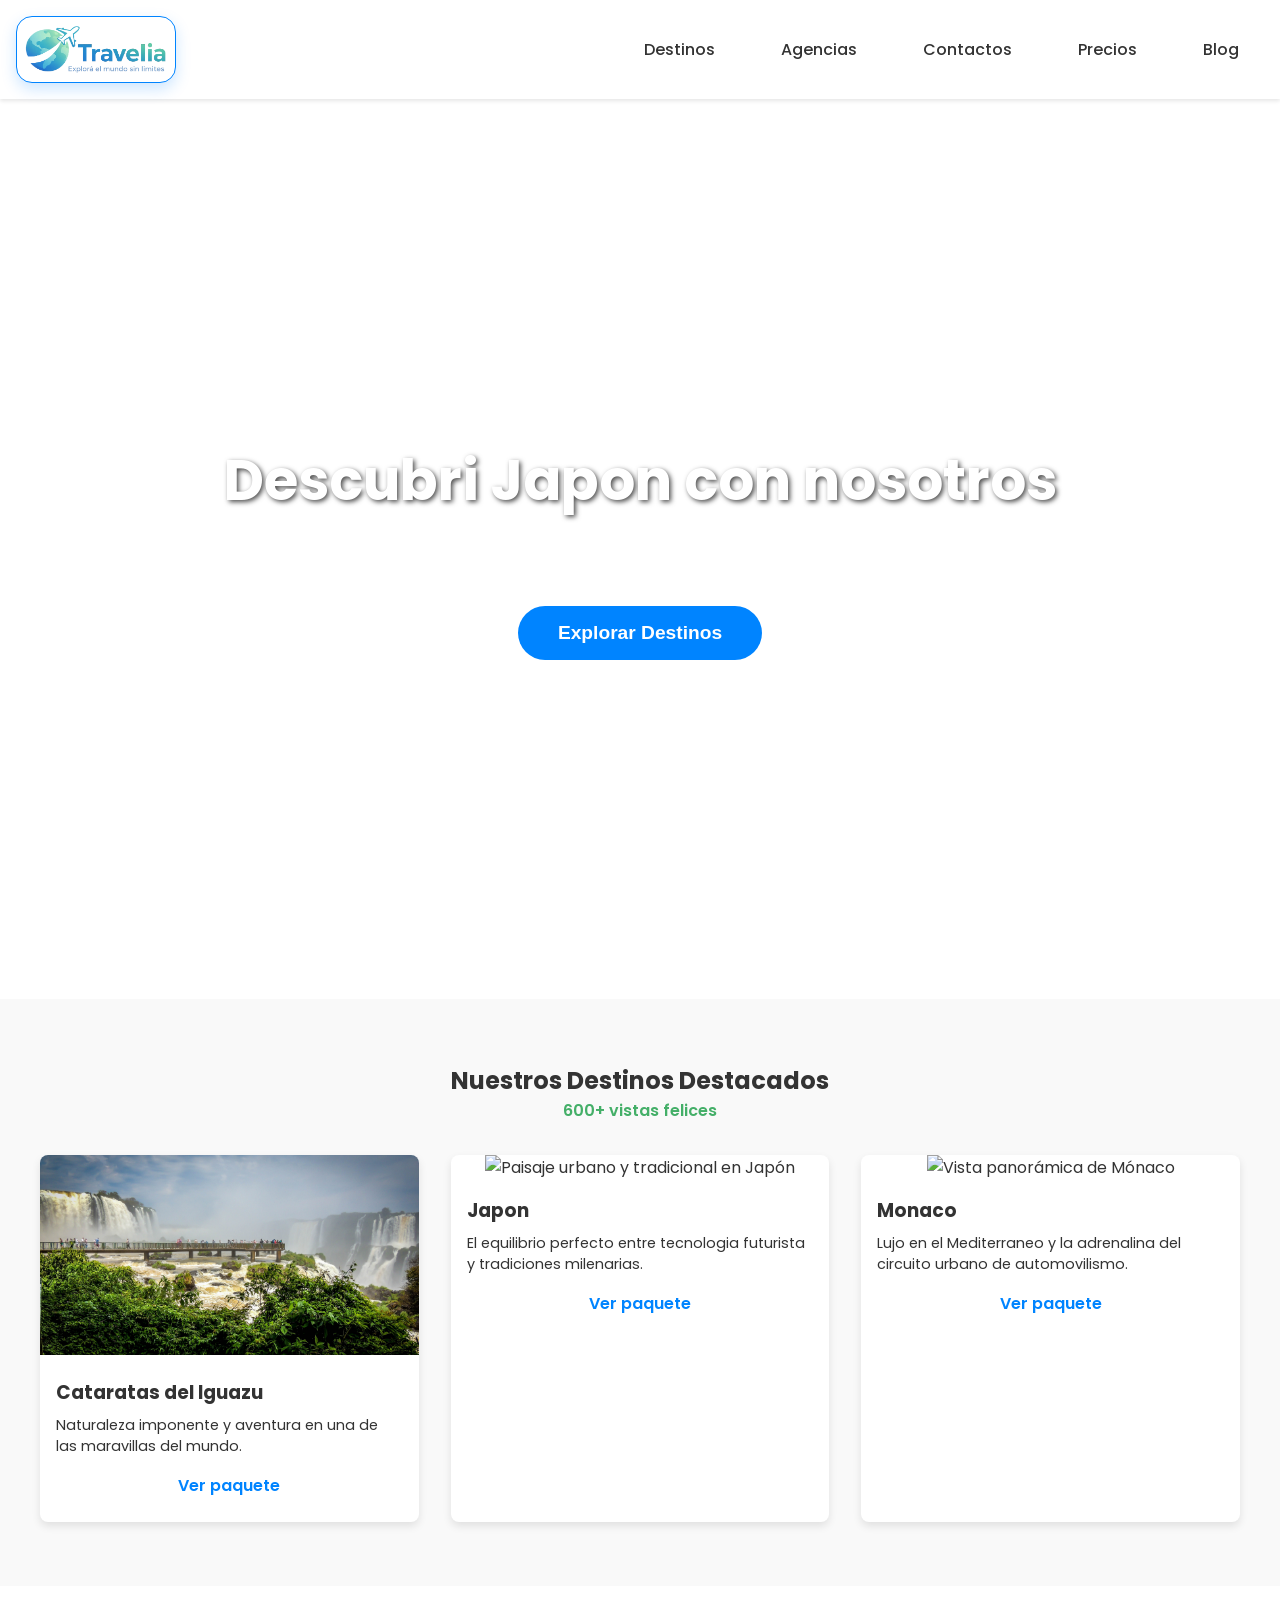
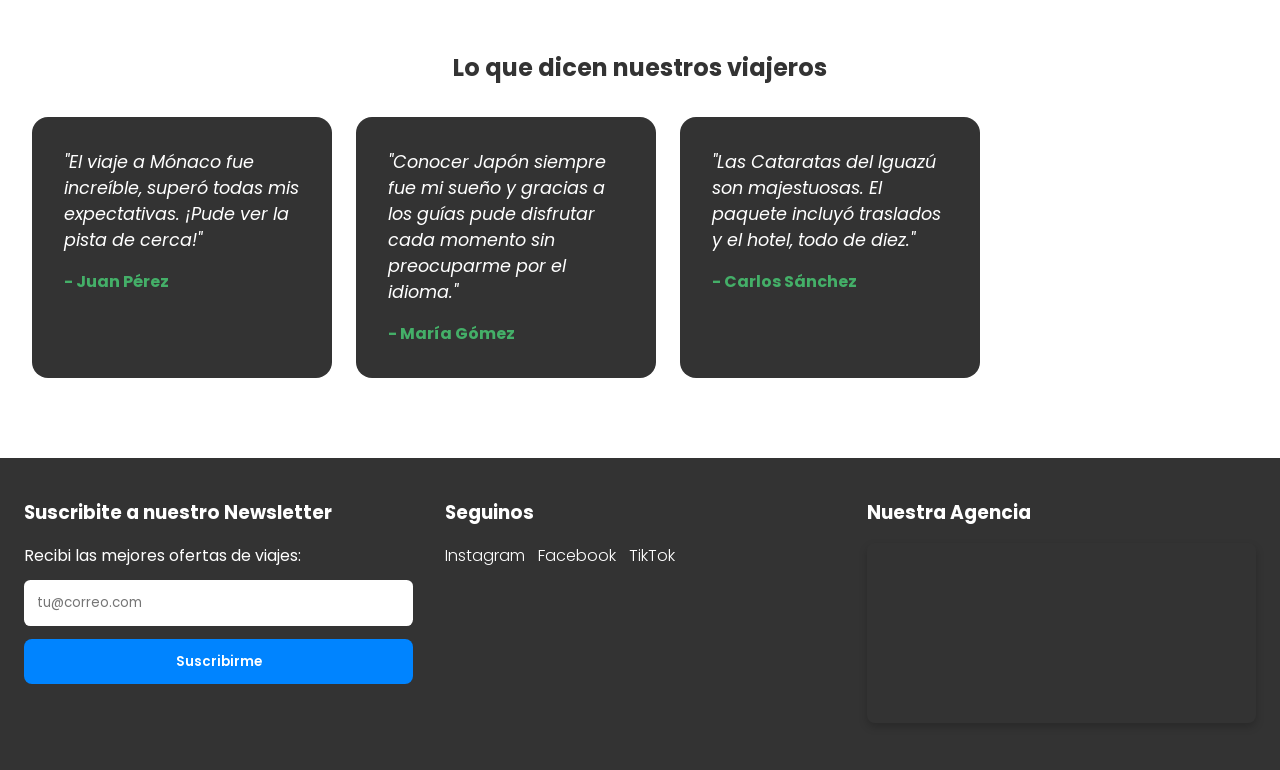
==== index.html @ 91efd378 "feat: entrega final travelia (video pesado excluido)" ====
<!DOCTYPE html>
<html lang="es">

<head>
    <meta charset="UTF-8">
    <meta name="viewport" content="width=device-width, initial-scale=1.0">
    <title>Travelia</title>
    <link rel="stylesheet" href="styles/styles.css">
</head>

<body>
    <div id="header-contenedor"></div>
    <main>
        <section id="hero">
            <video autoplay muted loop playsinline class="video-fondo">
                <source src="/assets/videos/japan-1.mp4" type="video/mp4">
                Tu navegador no soporto el formato de video.
            </video>
            <div class="hero-contenido">
                <h2>Descubri Japon con nosotros</h2>
                <p> Aventuras inolvidables a un clic de distancia.</p>
                <button>Explorar Destinos</button>
            </div>
        </section>

        <section id="destinos-destacados">
            <h2>
                Nuestros Destinos Destacados
            </h2>
            <div class="contador">
                <p>600+ vistas felices</p>
            </div>
            <div class="contenedor-cards">
                <article class="card">
                    <img src="/assets/img/iguassus-mouth-arg.jpg" alt="Cataratas del Iguazu, maravilla natural">
                    <h3>Cataratas del Iguazu</h3>
                    <p>Naturaleza imponente y aventura en una de las maravillas del mundo.</p>
                    <a href="/views/destinos.html">Ver paquete</a>
                </article>

                <article class="card">
                    <img src="/assets/img/edo_tokyo-japan.jpg" alt="Paisaje urbano y tradicional en Japón">
                    <h3>Japon</h3>
                    <p>El equilibrio perfecto entre tecnologia futurista y tradiciones milenarias.</p>
                    <a href="/views/destinos.html">Ver paquete</a>
                </article>

                <article class="card">
                    <img src="/assets/img/monaco.jpg" alt="Vista panorámica de Mónaco">
                    <h3>Monaco</h3>
                    <p>Lujo en el Mediterraneo y la adrenalina del circuito urbano de automovilismo.</p>
                    <a href="/views/destinos.html">Ver paquete</a>
                </article>
            </div>

        </section>
        <section id="testimonio">
            <h2>Lo que dicen nuestros viajeros</h2>
            <div class="carrusel-testimonios">
                <article class="testimonio">
                    <blockquote>
                        "El viaje a Mónaco fue increíble, superó todas mis expectativas. ¡Pude ver la pista de cerca!"
                    </blockquote>
                    <p><strong>- Juan Pérez</strong></p>
                </article>

                <article class="testimonio">
                    <blockquote>
                        "Conocer Japón siempre fue mi sueño y gracias a los guías pude disfrutar cada momento sin
                        preocuparme por el idioma."
                    </blockquote>
                    <p><strong>- María Gómez</strong></p>
                </article>

                <article class="testimonio">
                    <blockquote>
                        "Las Cataratas del Iguazú son majestuosas. El paquete incluyó traslados y el hotel, todo de
                        diez."
                    </blockquote>
                    <p><strong>- Carlos Sánchez</strong></p>
                </article>
            </div>

        </section>
    </main>
    <div id="footer-contenedor"></div>
</body>

<script>
    fetch('/includes/header.html')
        .then(response => response.text())
        .then(html => document.getElementById('header-contenedor').innerHTML = html)
        .catch(error => console.error('Error cargando header:', error));

    fetch('/includes/footer.html')
        .then(response => response.text())
        .then(html => document.getElementById('footer-contenedor').innerHTML = html)
        .catch(error => console.error('Error cargando footer:', error));
</script>

</html>
---- styles/styles.css ----
@import url('https://fonts.googleapis.com/css2?family=Poppins:wght@300;400;600;700&display=swap');


:root {
    --color-primario: #0084FF;   /* Azul Travelia */
    --color-secundario: #44AF68; /* Verde Travelia */
    --color-texto: #333333;      /* Gris oscuro para lectura */
    --color-fondo: #FFFFFF;      /* Blanco clasico */
    
    --fuente-principal: 'Poppins', sans-serif;
}
*{
    margin:0;
    padding: 0;
    box-sizing: border-box;
}
a{
    text-decoration: none;
}

body {
    font-family: var(--fuente-principal);
    color: var(--color-texto);
    background-color: var(--color-fondo);
}


header{
    display: flex;
    justify-content: space-between;
    align-items: center;
    padding: 1rem 1rem;
    background-color: var(--color-fondo);
    box-shadow: 0 2px 4px rgba(0, 0, 0, 0.1);
}
.logo {
    display: block;
    height: auto;
    width: 10rem;
    padding: 0.5rem;
    background-color: var(--color-fondo);
    border-radius: 1rem;
    border: 1px solid var(--color-primario);
    box-shadow: 0 6px 15px rgba(0, 132, 255, 0.2);
}
nav ul{
    list-style: none;
    display: flex;
    gap: 1rem;
    margin: 0;
    padding: 0;
}
nav li{
    display: inline;
    margin: 0;
    padding: 0;
}
nav a{
    color: var(--color-texto);
    padding: 0.75rem 1.5rem;
    border: 1px solid transparent;
    border-radius: 0.5rem;
    font-weight: 500;
    transition:all 0.3s ease;

}
nav a:hover,
nav a:focus{
    color: var(--color-primario);
    border-color: var(--color-primario);
    background-color: rgba(0, 132, 255, 0.1);
    transform: translateY(-2px);
}


footer{
    background-color: var(--color-texto);
    color: var(--color-fondo);
    padding: 2.5rem 1.5rem;

    /*mis cajas alado*/
    display: flex;
    justify-content: space-between;
    gap: 2rem;
}

/* Ocultamos la hamburguesa y el checkbox en monitores de PC */
.icono-hamburguesa {
    display: none;
    font-size: 2rem;
    cursor: pointer;
    color: var(--color-primario);
}

.checkbox-oculto {
    display: none;
}

.footer-newsletter,
.footer-redes,
.footer-mapa{
    flex:1;
}

.footer-newsletter form{
    display: flex;
    flex-direction: column;
    gap: 0.8rem;
    margin-top: 1rem;
   
}
.footer-newsletter input{
    padding: 0.8rem;
    border: none;
    border-radius: 0.4rem;
    outline: none;
    font-family: var(--fuente-principal);
}
.footer-newsletter input:focus{
    box-shadow: 0 0 0 2px var(--color-primario);
}
.footer-newsletter button{
    font-family: var(--fuente-principal);
    padding: 0.8rem;
    background-color: var(--color-primario);
    color:var(--color-fondo);
    border: none;
    border-radius: 0.5rem;
    font-weight: 600;
    cursor: pointer;
    transition: background-color 0.3s ease;
}
.footer-newsletter button:hover{
    background-color: var(--color-secundario);
}
.footer-redes h3{
    margin-bottom: 1rem;
}
.footer-redes ul{
    list-style: none;
    display: flex;
    flex-direction: row;
    gap: 0.8rem;
}

.footer-redes a{
    color: var(--color-fondo);
    font-size: 1rem;
    font-weight: 300;
    transition: all 0.3s ease;
}
.footer-redes a:hover{
    color: var(--color-primario);
    padding-left: 0.5rem;
}

.footer-mapa h3 {
    margin-bottom: 1rem;
}
.footer-mapa iframe{
    width: 100%;
    height: 180px;
    border: none;
    border-radius: 0.5rem;
    box-shadow: 0 4px 9px rgba(0, 0, 0, 0.2);
    transition: transform 0.3s ease;
}

.footer-mapa iframe:hover{
    transform: scale(1.02);
}

/* vista:home */
/* Seccion hero */
#hero {
    position: relative; /* Clave para poder superponer el texto y el video */
    height: 100vh;      /* Ocupa exactamente el 100% de la altura de tu monitor/celular */
    width: 100%;
    display: flex;
    flex-direction: column;
    align-items: center;
    justify-content: center;
    overflow: hidden;   /* Esconde cualquier borde del video que sobresalga */
}
.video-fondo {
    position: absolute;
    top: 0;
    left: 0;
    width: 100%;
    height: 100%;
    object-fit: cover;  /* Hace que el video llene la caja sin deformarse */
    z-index: -1;        /* Lo manda al fondo, detrás de todo */
    filter: brightness(0.6); /* Le pone un "lente de sol" para que el texto blanco se lea perfecto */
}
.hero-contenido{
    position: relative;
    z-index: 1;
    text-align: center;
    color: var(--color-fondo);
    padding: 0 1rem;
}

.hero-contenido h2{
    font-size: 3.5rem;
    margin-bottom: 1rem;
    text-shadow: 2px 2px 5px rgba(0, 0, 0, 0.7);
}

.hero-contenido p{
    font-size: 1.5rem;
    margin-bottom: 2rem;
    font-weight: 300;
}

.hero-contenido button{
    padding: 1rem 2.5rem;
    font-size: 1.2rem;
    background-color: var(--color-primario);
    color: var(--color-fondo);
    border: none;
    border-radius: 2rem;
    cursor: pointer;
    font-weight: 600;
    transition: all 0.3s ease;
}
.hero-contenido button:hover{
    background-color: var(--color-secundario);
    transform: translateY(-3px);
    box-shadow: 0 4px 15px rgba(68, 175, 104, 0.4);
}
/*Seccion destacados*/
#destinos-destacados {
    padding: 4rem 2rem;
    background-color: #f9f9f9; /* Un fondo apenitas gris para que las tarjetas blancas resalten */
    text-align: center;
}

.contador {
    color: var(--color-secundario);
    font-weight: 600;
    margin-bottom: 2rem;
}

/* El truco mágico de CSS Grid */
.contenedor-cards {
    display: grid;
    /* Esta línea hace que las columnas midan mínimo 250px. Si no entran, bajan solas */
    grid-template-columns: repeat(auto-fit, minmax(250px, 1fr)); 
    gap: 2rem;
    max-width: 1200px;  /* Evita que se estiren demasiado en monitores gigantes */
    margin: 0 auto;     /* Centra todo el bloque */
}

/* La estructura de la tarjeta */
.card {
    background-color: var(--color-fondo);
    border-radius: 0.5rem;
    overflow: hidden; /* Clave: hace que la foto respete el borde redondeado y no se salga */
    box-shadow: 0 4px 8px rgba(0, 0, 0, 0.1);
    transition: transform 0.3s ease; /* Preparamos la micro-interacción que pide el TP */
}

/* Micro-interacción: Se levanta un poquito al pasar el mouse */
.card:hover {
    transform: translateY(-5px);
}

/* Acomodamos la imagen para que todas midan igual */
.card img {
    width: 100%;
    height: 200px;
    object-fit: cover; /* Evita que las fotos se aplasten o estiren */
}

/* Espaciado interno de los textos */
.card h3 {
    padding: 1rem 1rem 0.5rem 1rem;
    text-align: left;
}

.card p {
    padding: 0 1rem 1rem 1rem;
    text-align: left;
    font-size: 0.9rem;
}

.card a {
    display: inline-block;
    padding: 0 1rem 1.5rem 1rem;
    color: var(--color-primario);
    font-weight: 600;
    text-align: left;
}
/* Seccion testimonio*/
#testimonio {
    padding: 4rem 2rem;
    text-align: center;
}

#testimonio h2 {
    margin-bottom: 2rem;
}

/* La "Ventana" del Carrusel */
.carrusel-testimonios {
    display: flex;
    gap: 1.5rem;
    overflow-x: auto; /* Permite el scroll horizontal */
    padding-bottom: 1rem; /* Deja espacio para la barra de scroll en PC */
    
    /* Magia del Scroll Snap: obliga a que el scroll frene en puntos exactos */
    scroll-snap-type: x mandatory; 
    
    /* Oculta la barra de scroll fea en algunos navegadores */
    scrollbar-width: thin;
}

/* La "Tira de película" (Las tarjetas) */
.testimonio {
    /* flex: 0 0 auto; significa que no se estire ni se encoja, que mantenga su tamaño */
    flex: 0 0 300px; 
    background-color: var(--color-texto);
    color: var(--color-fondo);
    padding: 2rem;
    border-radius: 1rem;
    text-align: left;
    
    /* Le dice a la tarjeta que cuando frene el scroll, se posicione en el centro */
    scroll-snap-align: center; 
}

.testimonio blockquote {
    font-style: italic;
    margin-bottom: 1rem;
    font-size: 1.1rem;
}

.testimonio p {
    color: var(--color-secundario); /* Nombre del cliente en Verde Travelia */
    font-weight: 600;
}
.titulo-vista {
    text-align: center;
    color: var(--color-primario);
    padding: 3rem 1rem 1rem 1rem;
    font-size: 2.5rem;
    margin-bottom: 1rem;
}
/* ==========================================
   VISTA: DESTINOS (destinos.html)
   ========================================== */

/* --- 1. EL TRUCO DE LOS FILTROS --- */

/* Ocultamos los "circulitos" de los radios porque quedan feos */
input[name="categoria"] {
    display: none;
}

/* Le damos forma de botones reales a las etiquetas (labels) */
.botones-filtro {
    display: flex;
    justify-content: center;
    gap: 1rem;
    margin: 2rem 0;
    flex-wrap: wrap; /* Para que en celulares bajen si no entran */
}

.botones-filtro label {
    padding: 0.6rem 1.5rem;
    background-color: #f1f1f1;
    color: var(--color-texto);
    border-radius: 2rem;
    cursor: pointer;
    font-weight: 500;
    transition: all 0.3s ease;
}

/* Al pasar el mouse por encima del botón */
.botones-filtro label:hover {
    background-color: var(--color-secundario); /* Verde Travelia */
    color: var(--color-fondo);
}

/* Magia 1: Pinta el botón que está seleccionado */
#filtro-todos:checked ~ .botones-filtro label[for="filtro-todos"],
#filtro-cultural:checked ~ .botones-filtro label[for="filtro-cultural"],
#filtro-naturaleza:checked ~ .botones-filtro label[for="filtro-naturaleza"],
#filtro-playa:checked ~ .botones-filtro label[for="filtro-playa"] {
    background-color: var(--color-primario); /* Azul Travelia */
    color: var(--color-fondo);
    box-shadow: 0 4px 10px rgba(0, 132, 255, 0.3);
}


/* Magia 2: LÓGICA DE OCULTAR Y MOSTRAR TARJETAS */
/* Regla general: Si tocamos un filtro específico (que NO sea "Todos"), ocultamos TODAS las tarjetas por defecto */
#filtro-cultural:checked ~ .grid-masonry .card-destino,
#filtro-naturaleza:checked ~ .grid-masonry .card-destino,
#filtro-playa:checked ~ .grid-masonry .card-destino {
    display: none;
}

/* Regla específica: Volvemos a mostrar SOLO las que coinciden con el filtro tocado */
#filtro-cultural:checked ~ .grid-masonry .item-cultural,
#filtro-naturaleza:checked ~ .grid-masonry .item-naturaleza,
#filtro-playa:checked ~ .grid-masonry .item-playa {
    display: block; 
    animation: aparecer 0.5s ease; /* Le da una entradita suave al filtrarse */
}

/* Animación para que no aparezcan de golpe */
@keyframes aparecer {
    from { opacity: 0; transform: scale(0.9); }
    to { opacity: 1; transform: scale(1); }
}


/* --- 2. GALERÍA MASONRY Y TARJETAS --- */

.grid-masonry {
    /* Usamos CSS Columns (como en los diarios) para el efecto ladrillo */
    column-count: 3;
    column-gap: 1.5rem;
    max-width: 1200px;
    margin: 0 auto;
    padding: 0 1rem;
}

.card-destino {
    position: relative; /* Clave para superponer el texto negro después */
    margin-bottom: 1.5rem;
    border-radius: 0.5rem;
    overflow: hidden;
    break-inside: avoid; /* Evita que una tarjeta se corte a la mitad entre dos columnas */
    box-shadow: 0 4px 8px rgba(0,0,0,0.1);
}

.card-destino img {
    width: 100%;
    display: block; /* Saca un margen fantasma molesto que traen las imágenes por defecto */
    transition: transform 0.5s ease;
}

/* El texto que va por encima de la foto (Overlay) */
.overlay-info {
    position: absolute;
    top: 0;
    left: 0;
    width: 100%;
    height: 100%;
    background-color: rgba(0, 0, 0, 0.7); /* Fondo negro semi-transparente */
    color: var(--color-fondo);
    display: flex;
    flex-direction: column;
    justify-content: center;
    align-items: center;
    opacity: 0; /* Lo escondemos totalmente por defecto */
    transition: opacity 0.3s ease;
}

/* El efecto al pasar el mouse (Hover) */
.card-destino:hover img {
    transform: scale(1.1); /* La foto hace un zoom in sutil */
}

.card-destino:hover .overlay-info {
    opacity: 1; /* El texto negro semi-transparente se vuelve visible */
}

/* ==========================================
   SECCIÓN: TABLA DE PRECIOS
   ========================================== */
#tabla-comparativa {
    padding: 4rem 2rem;
    max-width: 1000px;  /* Evita que la tabla se estire de forma exagerada en monitores anchos */
    margin: 0 auto;     /* Centra todo el bloque en la pantalla */
    text-align: center;
}

#tabla-comparativa h2 {
    margin-bottom: 2rem;
}

/* El truco responsivo para celulares */
.contenedor-tabla {
    width: 100%;
    overflow-x: auto; /* Magia: Si la tabla es más ancha que la pantalla, crea una barra de scroll interna */
    border-radius: 0.5rem;
    box-shadow: 0 4px 15px rgba(0, 0, 0, 0.05); /* Sombra muy suave para que parezca una tarjeta */
}

/* Estructura de la tabla en sí */
.contenedor-tabla table {
    width: 100%;
    border-collapse: collapse; /* Borra el espacio feo que traen los bordes por defecto */
    min-width: 600px; /* Obliga a la tabla a mantener un tamaño legible. Si el celu es chico, activa el scroll del contenedor */
    text-align: left;
}

/* Encabezado azul */
.contenedor-tabla thead {
    background-color: var(--color-primario); 
    color: var(--color-fondo);
}

.contenedor-tabla th, 
.contenedor-tabla td {
    padding: 1.2rem 1rem;
    border-bottom: 1px solid #eeeeee; /* Una linea gris muy clarita separando filas */
}

/* Efecto que pide tu Trabajo Práctico: Resaltar al pasar el mouse */
.contenedor-tabla tbody tr {
    transition: background-color 0.3s ease;
}

.contenedor-tabla tbody tr:hover {
    background-color: rgba(68, 175, 104, 0.1); /* Pinta la fila de un Verde Travelia súper clarito y transparente */
}

/* ==========================================
   VISTA: CONTACTO (contactos.html)
   ========================================== */

#contacto-avanzado {
    padding: 4rem 2rem;
    background-color: #f9f9f9;
}

.contenedor-formulario {
    max-width: 600px;
    margin: 0 auto;
    background-color: var(--color-fondo);
    padding: 2.5rem;
    border-radius: 1rem;
    box-shadow: 0 10px 25px rgba(0,0,0,0.05);
}

/* Ocultamos el checkbox que hace la magia */
.checkbox-oculto {
    display: none;
}

/* --- 1. DISEÑO DEL FORMULARIO --- */
.grupo-input {
    display: flex;
    flex-direction: column;
    margin-bottom: 1.5rem;
}

.grupo-input label {
    margin-bottom: 0.5rem;
    font-weight: 600;
    color: var(--color-texto);
}

.grupo-input input,
.grupo-input textarea {
    padding: 1rem;
    border: 2px solid #ddd;
    border-radius: 0.5rem;
    font-family: var(--fuente-principal);
    font-size: 1rem;
    outline: none;
    transition: all 0.3s ease;
}

/* Validaciones en tiempo real de HTML5 puras con CSS */
/* Cuando el usuario está escribiendo y el dato es correcto (pinta verde) */
.grupo-input input:focus:valid,
.grupo-input textarea:focus:valid {
    border-color: var(--color-secundario); /* Verde Travelia */
}

/* Cuando el usuario está escribiendo y el dato está mal (pinta rojo) */
.grupo-input input:focus:invalid,
.grupo-input textarea:focus:invalid {
    border-color: #ff4d4d; 
}

/* Mensajes de error ocultos por defecto */
.mensaje-error {
    color: #ff4d4d;
    font-size: 0.85rem;
    margin-top: 0.5rem;
    display: none; /* Lo escondemos */
}

/* Si el input es inválido Y no esta vacio (para no gritarle al usuario ni bien entra), mostramos el error */
.grupo-input input:not(:placeholder-shown):invalid ~ .mensaje-error,
.grupo-input textarea:not(:placeholder-shown):invalid ~ .mensaje-error {
    display: block;
    animation: aparecerError 0.3s ease;
}

@keyframes aparecerError {
    from { opacity: 0; transform: translateY(-5px); }
    to { opacity: 1; transform: translateY(0); }
}

/* Botón de enviar falso (es un label disfrazado) */
.btn-enviar {
    display: block;
    width: 100%;
    text-align: center;
    padding: 1rem;
    background-color: var(--color-primario);
    color: var(--color-fondo);
    border-radius: 0.5rem;
    font-weight: 600;
    font-size: 1.1rem;
    cursor: pointer;
    transition: background-color 0.3s ease;
}

.btn-enviar:hover {
    background-color: var(--color-secundario);
}


/* --- 2. EL MODAL DE CONFIRMACION (Pop-up) --- */
.modal-confirmacion {
    position: fixed; /* Lo clava en la pantalla, aunque scrollees */
    top: 0;
    left: 0;
    width: 100%;
    height: 100vh;
    background-color: rgba(0, 0, 0, 0.6); /* Fondo oscurecido */
    display: flex;
    justify-content: center;
    align-items: center;
    z-index: 1000;
    
    /* Por defecto, el modal no se ve y no se puede hacer clic */
    opacity: 0;
    visibility: hidden;
    transition: all 0.4s ease;
}

.modal-contenido {
    background-color: var(--color-fondo);
    padding: 3rem;
    border-radius: 1rem;
    text-align: center;
    max-width: 400px;
    transform: scale(0.8); /* Lo achicamos un poco para el efecto de entrada */
    transition: all 0.4s ease;
}

.modal-contenido h2 {
    color: var(--color-secundario);
    margin-bottom: 1rem;
}

.btn-cerrar-modal {
    display: inline-block;
    margin-top: 1.5rem;
    padding: 0.8rem 2rem;
    background-color: var(--color-texto);
    color: var(--color-fondo);
    border-radius: 2rem;
    cursor: pointer;
}

/* MAGIA FINAL: Si el checkbox oculto es marcado, aparece el modal */
#simulador-envio:checked ~ .modal-confirmacion {
    opacity: 1;
    visibility: visible;
}

#simulador-envio:checked ~ .modal-confirmacion .modal-contenido {
    transform: scale(1); /* Efecto zoom de entrada */
}

/*   VISTA: BLOG   */
#blog-revista {
    padding: 2rem;
    max-width: 1200px;
    margin: 0 auto;
}

/* --- 1. FILTROS DEL BLOG --- */
.radio-oculto {
    display: none;
}

.blog-tags {
    display: flex;
    justify-content: center;
    gap: 1rem;
    margin-bottom: 3rem;
    flex-wrap: wrap;
}

.blog-tags label {
    padding: 0.6rem 1.5rem;
    background-color: #f1f1f1;
    border-radius: 2rem;
    cursor: pointer;
    font-weight: 500;
    transition: all 0.3s ease;
}

.blog-tags label:hover {
    background-color: var(--color-secundario);
    color: var(--color-fondo);
}

/* Pinta el boton activo */
#tag-todos:checked ~ .blog-tags label[for="tag-todos"],
#tag-tips:checked ~ .blog-tags label[for="tag-tips"],
#tag-experiencias:checked ~ .blog-tags label[for="tag-experiencias"] {
    background-color: var(--color-primario);
    color: var(--color-fondo);
    box-shadow: 0 4px 10px rgba(0, 132, 255, 0.3);
}

/* Logica de ocultar/mostrar posts */
#tag-tips:checked ~ .newspaper-grid .post,
#tag-experiencias:checked ~ .newspaper-grid .post {
    display: none; /* Oculta todos por defecto al tocar un filtro */
}

#tag-tips:checked ~ .newspaper-grid .post-tips,
#tag-experiencias:checked ~ .newspaper-grid .post-experiencias {
    display: flex; /* Muestra solo los que coinciden */
    animation: aparecer 0.5s ease;
}


/* --- 2. GRILLA Y TARJETAS (POSTS) --- */
.newspaper-grid {
    display: grid;
    grid-template-columns: repeat(auto-fit, minmax(300px, 1fr));
    gap: 2.5rem;
}

.post {
    display: flex;
    flex-direction: column;
    background-color: var(--color-fondo);
    border-radius: 1rem;
    overflow: hidden;
    box-shadow: 0 4px 15px rgba(0, 0, 0, 0.05);
    transition: transform 0.3s ease;
    padding-bottom: 1.5rem; /* Espacio al fondo de la tarjeta */
}

.post:hover {
    transform: translateY(-8px);
    box-shadow: 0 12px 25px rgba(0, 0, 0, 0.1);
}

.post img {
    width: 100%;
    height: 220px;
    object-fit: cover;
    margin-bottom: 1.5rem;
}

.post .etiqueta {
    color: var(--color-secundario);
    font-size: 0.85rem;
    font-weight: 700;
    text-transform: uppercase;
    margin: 0 1.5rem 0.5rem 1.5rem;
}

.post h2 {
    color: var(--color-texto);
    font-size: 1.4rem;
    margin: 0 1.5rem 1rem 1.5rem;
    text-align: left;
}

.post p {
    color: #666666;
    margin: 0 1.5rem 1.5rem 1.5rem;
    flex-grow: 1; /* Empuja el botón de "Leer más" hacia abajo */
    line-height: 1.6;
}

.post .leer-mas {
    margin: 0 1.5rem;
    color: var(--color-primario);
    font-weight: 600;
    margin-top: auto; /* Se clava en el fondo de la tarjeta */
    transition: color 0.3s ease;
}

.post .leer-mas:hover {
    color: var(--color-secundario);
}


/* --- 3. SECCIoN COMENTARIOS --- */
#comentarios-destacados {
    max-width: 800px;
    margin: 4rem auto;
    padding: 0 2rem;
}

.lista-comentarios {
    display: flex;
    flex-direction: column;
    gap: 1.5rem;
    margin-top: 2rem;
}

.comentario {
    display: flex;
    gap: 1.5rem;
    background-color: #f9f9f9;
    padding: 1.5rem;
    border-radius: 1rem;
    align-items: flex-start; /* Evita que el avatar se estire si el texto es muy largo */
}

/* El truco del Avatar CSS */
.avatar-css {
    width: 50px;
    height: 50px;
    background-color: var(--color-primario);
    color: var(--color-fondo);
    border-radius: 50%;
    display: flex;
    align-items: center;
    justify-content: center;
    font-weight: 700;
    flex-shrink: 0; /* Evita que el círculo se aplaste */
}

/* Magia: lee el atributo data-iniciales="LP" del HTML y lo escribe adentro del círculo */
.avatar-css::before {
    content: attr(data-iniciales); 
}

.contenido-comentario h4 {
    margin-bottom: 0.2rem;
    color: var(--color-texto);
}

.contenido-comentario time {
    font-size: 0.85rem;
    color: #999999;
    display: block;
    margin-bottom: 0.8rem;
}

/* ==========================================
   VISTA: AGENCIAS (agencias.html)
   ========================================== */
#agencias-asociadas {
    padding: 1.5em;
    max-width: 1200px;
    margin: 0 auto;
}

.contenedor-cards-agencias {
    display: grid;
    grid-template-columns: repeat(auto-fit, minmax(300px, 1fr));
    gap: 2.5rem;
}

/* --- 1. EL ESCENARIO (La caja exterior) --- */
.card-agencia-contenedor {
    background-color: transparent;
    width: 100%;
    height: 350px; /* Le damos una altura fija para que la tarjeta no se aplaste */
    
    /* MAGIA 1: Esto crea la "cámara" 3D. Mientras más chico el número, más extremo es el efecto */
    perspective: 1000px; 
}

/* --- 2. EL EJE GIRATORIO --- */
.card-agencia-inner {
    position: relative;
    width: 100%;
    height: 100%;
    text-align: center;
    transition: transform 0.8s cubic-bezier(0.4, 0.2, 0.2, 1); /* Giro suave y moderno */
    
    /* MAGIA 2: Le dice a los hijos (las caras) que respeten el entorno 3D */
    transform-style: preserve-3d; 
}

/* El gatillo: Cuando pasamos el mouse por la caja, el eje gira 180 grados */
.card-agencia-contenedor:hover .card-agencia-inner {
    transform: rotateY(180deg);
}

/* --- 3. LAS CARAS (Frente y Dorso) --- */
.card-agencia-front, 
.card-agencia-back {
    position: absolute; /* Las superponemos una arriba de la otra */
    width: 100%;
    height: 100%;
    
    /* MAGIA 3: Esto es vital. Hace que la parte de atrás de un elemento sea invisible */
    backface-visibility: hidden; 
    
    border-radius: 1rem;
    box-shadow: 0 10px 20px rgba(0,0,0,0.1);
    display: flex;
    flex-direction: column;
    justify-content: center;
    align-items: center;
    padding: 2rem;
}

/* Diseño de la cara Frontal */
.card-agencia-front {
    background-color: var(--color-fondo);
    color: var(--color-texto);
}

.card-agencia-front img {
    width: 120px;
    height: 120px;
    object-fit: cover;
    border-radius: 50%; /* Logo redondo */
    margin-bottom: 1rem;
    border: 4px solid #f1f1f1;
}

/* Diseño de la cara Trasera */
.card-agencia-back {
    background-color: var(--color-texto); /* Fondo gris oscuro */
    color: var(--color-fondo);            /* Texto blanco */
    
    /* Esta cara ya arranca girada 180 grados, por eso está de espaldas */
    transform: rotateY(180deg); 
}

.card-agencia-back h3 {
    color: var(--color-primario);
    margin-bottom: 1rem;
}

.card-agencia-back p {
    margin-bottom: 0.5rem;
    font-size: 0.95rem;
}

.card-agencia-back button {
    margin-top: 1.5rem;
    padding: 0.8rem 2rem;
    background-color: var(--color-primario);
    color: var(--color-fondo);
    border: none;
    border-radius: 2rem;
    cursor: pointer;
    font-weight: 600;
    transition: background 0.3s ease;
}

.card-agencia-back button:hover {
    background-color: var(--color-secundario);
}


/* --- 4. SISTEMA DE ESTRELLAS INTERACTIVO --- */
.rating-estrellas {
    display: flex;
    /* Truco de diseño: Damos vuelta el orden para que la lógica del CSS fluya de derecha a izquierda */
    flex-direction: row-reverse; 
    justify-content: center;
    gap: 0.2rem;
    margin: 1rem 0;
}

.rating-estrellas input {
    display: none; /* Escondemos los botoncitos redondos del radio */
}

.rating-estrellas label {
    font-size: 2rem;
    color: #666; /* Color de estrella apagada */
    cursor: pointer;
    transition: color 0.2s ease;
}

/* El hack de HTML5 + CSS para pintar las estrellas sin Javascript */
.rating-estrellas label:hover,
.rating-estrellas label:hover ~ label,
.rating-estrellas input:checked ~ label {
    color: #FFD700; /* Color dorado brillante */
}

/*  EFECTO TOOLTIP (Para la tabla de precios) */
.tooltip-css {
    position: relative;
    cursor: help; /* Cambia la manito por un signo de pregunta */
    color: var(--color-primario);
    font-weight: 600;
    display: inline-block;
}

/* El globo negro con el texto */
.tooltip-css::after {
    content: attr(data-tooltip); /* MAGIA: Extrae el texto del atributo HTML */
    position: absolute;
    bottom: 150%; /* Lo posiciona por encima del texto */
    left: 50%;
    transform: translateX(-50%); /* Lo centra perfectamente */
    background-color: var(--color-texto); /* Gris oscuro */
    color: var(--color-fondo); /* Letras blancas */
    padding: 0.5rem 1rem;
    border-radius: 0.5rem;
    font-size: 0.85rem;
    font-weight: 400;
    
    /* Configuracion de tamaño del globo */
    min-width: 200px;
    text-align: center;
    box-shadow: 0 4px 10px rgba(0,0,0,0.2);
    
    /* Oculto por defecto */
    opacity: 0;
    visibility: hidden;
    transition: all 0.3s ease;
    z-index: 100;
}

/* El "piquito" del globo (el triangulito apuntando abajo) */
.tooltip-css::before {
    content: "";
    position: absolute;
    bottom: 100%;
    left: 50%;
    transform: translateX(-50%);
    border-width: 6px;
    border-style: solid;
    border-color: var(--color-texto) transparent transparent transparent;
    
    /* Oculto por defecto */
    opacity: 0;
    visibility: hidden;
    transition: all 0.3s ease;
}

/* Efecto al pasar el mouse: Muestra el globo y el piquito */
.tooltip-css:hover::after,
.tooltip-css:hover::before {
    opacity: 1;
    visibility: visible;
    bottom: 130%; /* Animacion sutil de movimiento hacia abajo */
}


@media (max-width: 768px) {
    header{
        flex-wrap: wrap; 
        padding: 1rem;
    }
    /* 1. Mostramos el icono de las 3 rayitas */
    .icono-hamburguesa {
        display: block; 
    }
    nav {
        width: 100%;
        display: none; 
        margin-top: 1rem;
    }
    nav ul{
        flex-direction: column;
    }
    .logo{
        width: 8rem;
    }
    #menu-hamburguesa:checked ~ nav {
        display: block;
        animation: deslizarAbajo 0.3s ease; /* Le da un toque profesional */
    }
    
    /* 4. Estilizamos la lista para que parezca un menú de app */
    nav ul {
        flex-direction: column;
        gap: 0;
    }
    
    nav a {
        display: block; /* Hace que el botón ocupe todo el ancho para que sea fácil tocarlo con el dedo */
        padding: 1rem;
        border-bottom: 1px solid #eeeeee;
        text-align: center;
        border-radius: 0; /* Sacamos el borde redondeado para que quede pegado a los costados */
    }

    /* Animación extra para el despliegue */
    @keyframes deslizarAbajo {
        from { opacity: 0; transform: translateY(-10px); }
        to { opacity: 1; transform: translateY(0); }
    }

    footer{
        flex-direction: column;
        text-align: center;
        padding: 2rem 1rem;
        align-items: center;
    }
    .footer-redes ul{
        justify-content: center;
    }
    .footer-mapa {
        width: 100%;
        margin-top: 1rem;
    }
    
    .footer-mapa iframe {
        height: 120px; /* En la PC era de 180px, aca lo hacemos más bajito */
    }

    .hero-contenido h2 {
        font-size: 2.5rem;
    }
    .hero-contenido p {
        font-size: 1.2rem;
    }
    #testimonio {
        padding: 3rem 1rem; /* Achicamos los espacios laterales para no desperdiciar pantalla */
    }

    .testimonio {
        flex: 0 0 85%; /* Ocupa el 85% del ancho, dejando asomar la siguiente tarjeta */
        /* Al tocar la pantalla, la tarjeta se va a imantar perfectamente en el centro */
    }

    .grid-masonry {
        column-count: 1; /* Pasa todo a una sola columna vertical */
    }
}
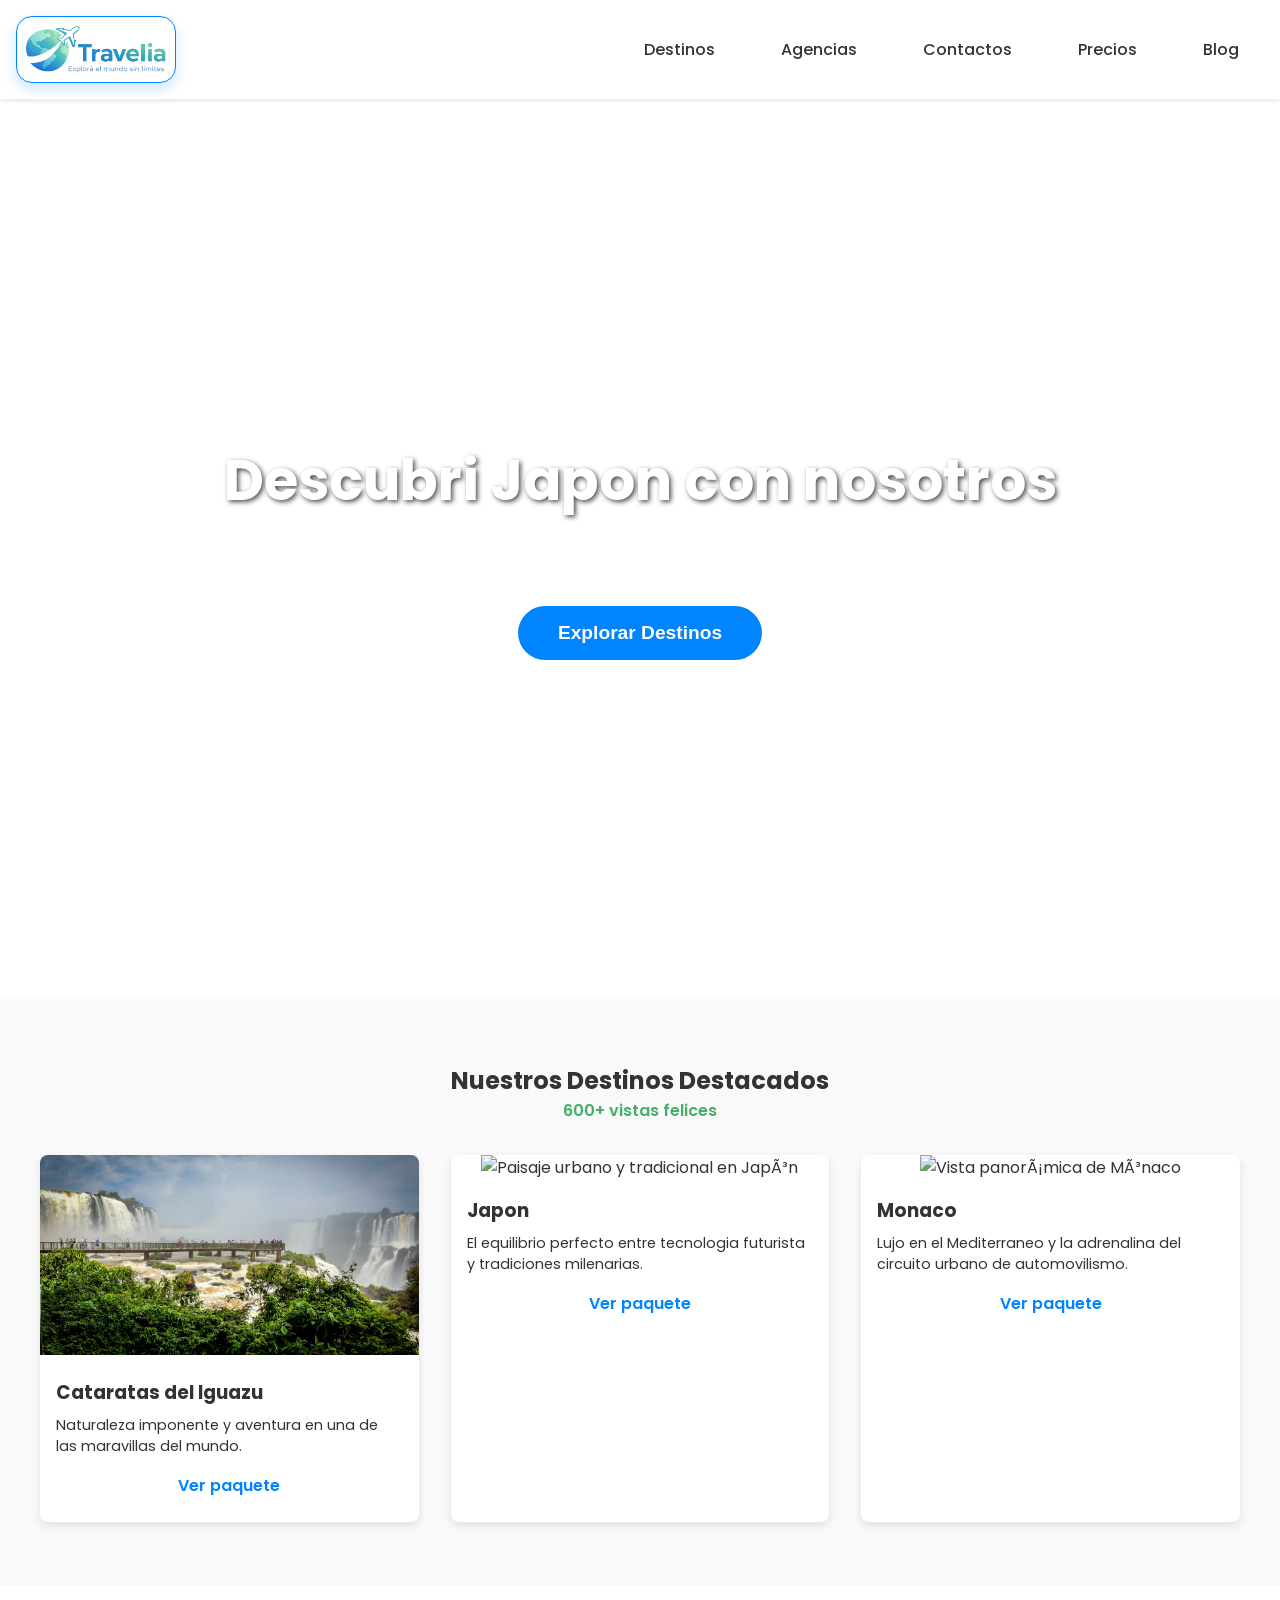
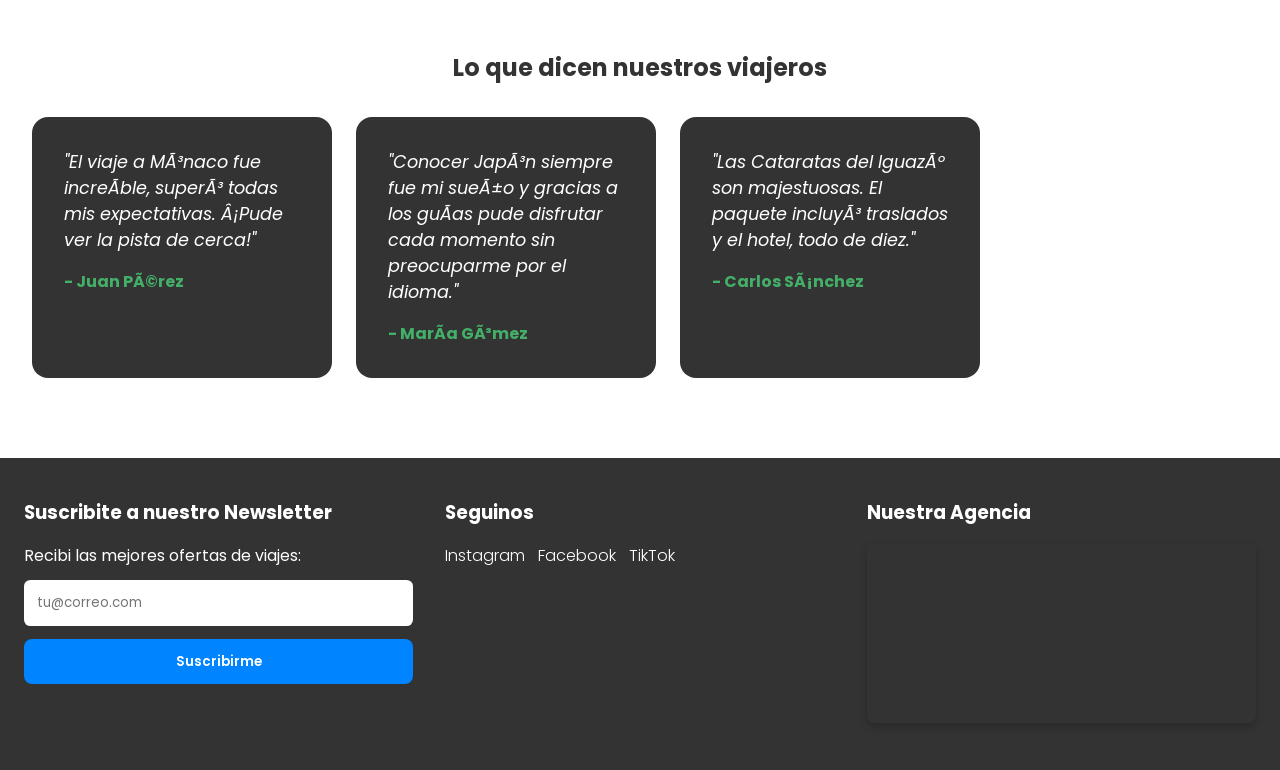
==== commit f6931934: "fix header y footer en linea, saco fetch por problemas de compatibilidad github pages" ====
--- a/index.html
+++ b/index.html
@@ -1,4 +1,4 @@
-<!DOCTYPE html>
+﻿<!DOCTYPE html>
 <html lang="es">
 
 <head>
@@ -9,11 +9,26 @@
 </head>
 
 <body>
-    <div id="header-contenedor"></div>
+    <header>
+        <a href="index.html">
+            <img src="assets/img/logo1.png" alt="Logo de Travelia" class="logo">
+        </a>
+        <input type="checkbox" id="menu-hamburguesa" class="checkbox-oculto">
+        <label for="menu-hamburguesa" class="icono-hamburguesa">â˜°</label>
+        <nav>
+            <ul>
+                <li><a href="views/destinos.html">Destinos</a></li>
+                <li><a href="views/agencias.html">Agencias</a></li>
+                <li><a href="views/contactos.html">Contactos</a></li>
+                <li><a href="views/precios.html">Precios</a></li>
+                <li><a href="views/blog.html">Blog</a></li>
+            </ul>
+        </nav>
+    </header>
     <main>
         <section id="hero">
             <video autoplay muted loop playsinline class="video-fondo">
-                <source src="/assets/videos/japan-1.mp4" type="video/mp4">
+                <source src="./assets/videos/japan-1.mp4" type="video/mp4">
                 Tu navegador no soporto el formato de video.
             </video>
             <div class="hero-contenido">
@@ -32,24 +47,24 @@
             </div>
             <div class="contenedor-cards">
                 <article class="card">
-                    <img src="/assets/img/iguassus-mouth-arg.jpg" alt="Cataratas del Iguazu, maravilla natural">
+                    <img src="./assets/img/iguassus-mouth-arg.jpg" alt="Cataratas del Iguazu, maravilla natural">
                     <h3>Cataratas del Iguazu</h3>
                     <p>Naturaleza imponente y aventura en una de las maravillas del mundo.</p>
-                    <a href="/views/destinos.html">Ver paquete</a>
+                    <a href="./views/destinos.html">Ver paquete</a>
                 </article>
 
                 <article class="card">
-                    <img src="/assets/img/edo_tokyo-japan.jpg" alt="Paisaje urbano y tradicional en Japón">
+                    <img src="./assets/img/edo_tokyo-japan.jpg" alt="Paisaje urbano y tradicional en JapÃ³n">
                     <h3>Japon</h3>
                     <p>El equilibrio perfecto entre tecnologia futurista y tradiciones milenarias.</p>
-                    <a href="/views/destinos.html">Ver paquete</a>
+                    <a href="./views/destinos.html">Ver paquete</a>
                 </article>
 
                 <article class="card">
-                    <img src="/assets/img/monaco.jpg" alt="Vista panorámica de Mónaco">
+                    <img src="./assets/img/monaco.jpg" alt="Vista panorÃ¡mica de MÃ³naco">
                     <h3>Monaco</h3>
                     <p>Lujo en el Mediterraneo y la adrenalina del circuito urbano de automovilismo.</p>
-                    <a href="/views/destinos.html">Ver paquete</a>
+                    <a href="./views/destinos.html">Ver paquete</a>
                 </article>
             </div>
 
@@ -59,43 +74,57 @@
             <div class="carrusel-testimonios">
                 <article class="testimonio">
                     <blockquote>
-                        "El viaje a Mónaco fue increíble, superó todas mis expectativas. ¡Pude ver la pista de cerca!"
+                        "El viaje a MÃ³naco fue increÃ­ble, superÃ³ todas mis expectativas. Â¡Pude ver la pista de
+                        cerca!"
                     </blockquote>
-                    <p><strong>- Juan Pérez</strong></p>
+                    <p><strong>- Juan PÃ©rez</strong></p>
                 </article>
 
                 <article class="testimonio">
                     <blockquote>
-                        "Conocer Japón siempre fue mi sueño y gracias a los guías pude disfrutar cada momento sin
+                        "Conocer JapÃ³n siempre fue mi sueÃ±o y gracias a los guÃ­as pude disfrutar cada momento sin
                         preocuparme por el idioma."
                     </blockquote>
-                    <p><strong>- María Gómez</strong></p>
+                    <p><strong>- MarÃ­a GÃ³mez</strong></p>
                 </article>
 
                 <article class="testimonio">
                     <blockquote>
-                        "Las Cataratas del Iguazú son majestuosas. El paquete incluyó traslados y el hotel, todo de
+                        "Las Cataratas del IguazÃº son majestuosas. El paquete incluyÃ³ traslados y el hotel, todo de
                         diez."
                     </blockquote>
-                    <p><strong>- Carlos Sánchez</strong></p>
+                    <p><strong>- Carlos SÃ¡nchez</strong></p>
                 </article>
             </div>
 
         </section>
     </main>
-    <div id="footer-contenedor"></div>
+    <footer>
+        <div class="footer-newsletter">
+            <h3>Suscribite a nuestro Newsletter</h3>
+            <form action="#" method="post">
+                <label for="email">Recibi las mejores ofertas de viajes:</label>
+                <input type="email" id="email" name="email" placeholder="tu@correo.com">
+                <button type="submit">Suscribirme</button>
+            </form>
+        </div>
+        <div class="footer-redes">
+            <h3>Seguinos</h3>
+            <ul>
+                <li><a href="#" target="_blank">Instagram</a></li>
+                <li><a href="#" target="_blank">Facebook</a></li>
+                <li><a href="#" target="_blank">TikTok</a></li>
+            </ul>
+        </div>
+        <div class="footer-mapa">
+            <h3>Nuestra Agencia</h3>
+            <iframe
+                src="https://www.google.com/maps/embed?pb=!1m14!1m12!1m3!1d13000!2d-65.3!3d-24.1!2m3!1f0!2f0!3f0!3m2!1i1024!2i768!4f13.1!5e0!3m2!1ses!2sar!4v1600000000000!5m2!1ses!2sar "
+                width="300" height="200" style="border:0;" allowfullscreen="" loading="lazy"
+                referrerpolicy="no-referrer-when-downgrade" alt="UbicaciÃ³n de nuestra agencia en Google Maps"></iframe>
+        </div>
+    </footer>
 </body>
 
-<script>
-    fetch('/includes/header.html')
-        .then(response => response.text())
-        .then(html => document.getElementById('header-contenedor').innerHTML = html)
-        .catch(error => console.error('Error cargando header:', error));
-
-    fetch('/includes/footer.html')
-        .then(response => response.text())
-        .then(html => document.getElementById('footer-contenedor').innerHTML = html)
-        .catch(error => console.error('Error cargando footer:', error));
-</script>
 
 </html>
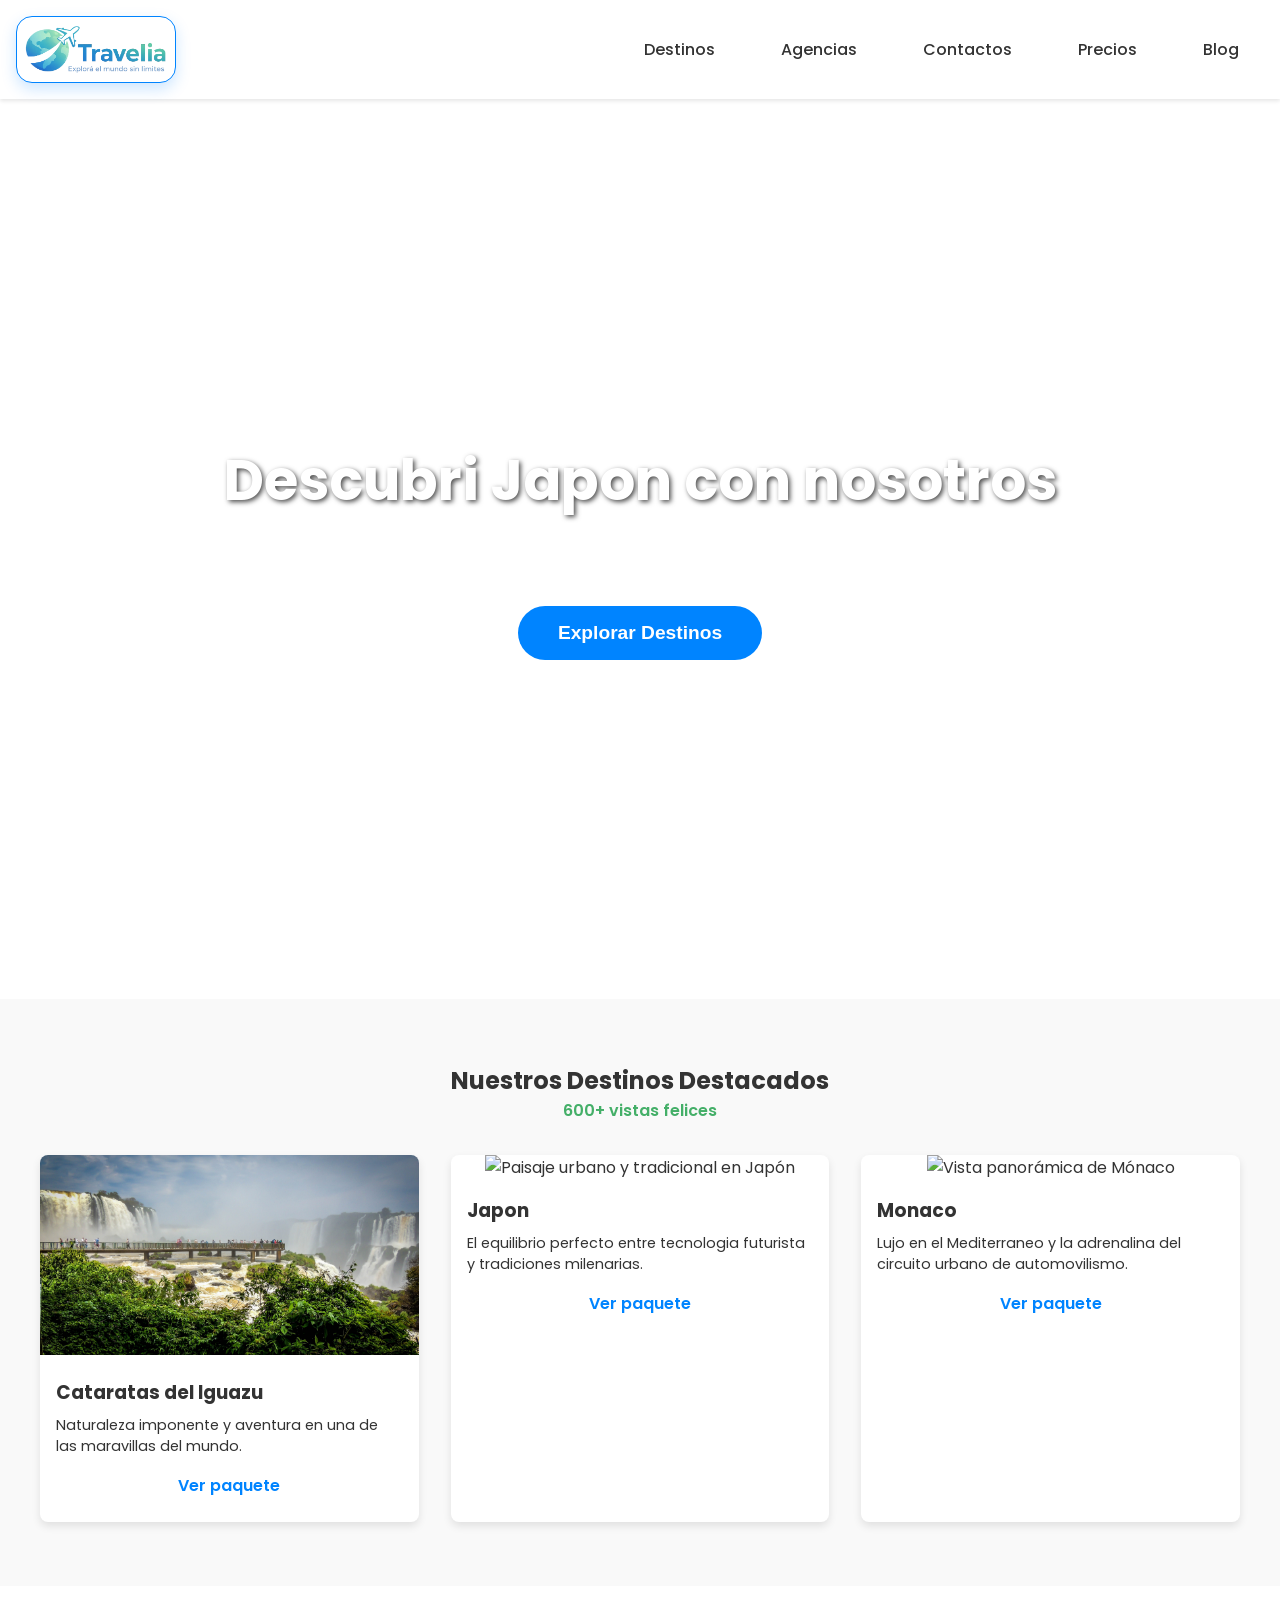
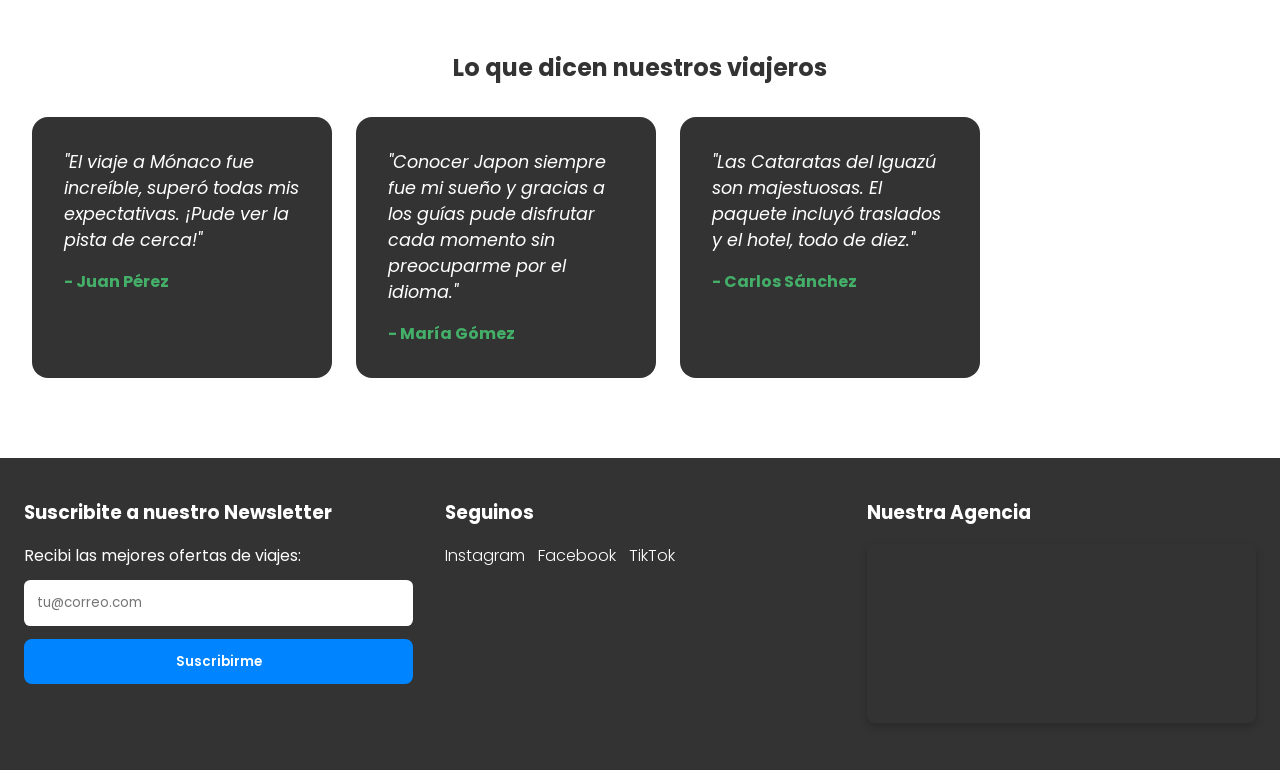
==== commit 9fcf098d: "fix: arreglo errores de texto" ====
--- a/index.html
+++ b/index.html
@@ -14,7 +14,7 @@
             <img src="assets/img/logo1.png" alt="Logo de Travelia" class="logo">
         </a>
         <input type="checkbox" id="menu-hamburguesa" class="checkbox-oculto">
-        <label for="menu-hamburguesa" class="icono-hamburguesa">â˜°</label>
+        <label for="menu-hamburguesa" class="icono-hamburguesa">☰</label>
         <nav>
             <ul>
                 <li><a href="views/destinos.html">Destinos</a></li>
@@ -54,14 +54,14 @@
                 </article>
 
                 <article class="card">
-                    <img src="./assets/img/edo_tokyo-japan.jpg" alt="Paisaje urbano y tradicional en JapÃ³n">
+                    <img src="./assets/img/edo_tokyo-japan.jpg" alt="Paisaje urbano y tradicional en Japón">
                     <h3>Japon</h3>
                     <p>El equilibrio perfecto entre tecnologia futurista y tradiciones milenarias.</p>
                     <a href="./views/destinos.html">Ver paquete</a>
                 </article>
 
                 <article class="card">
-                    <img src="./assets/img/monaco.jpg" alt="Vista panorÃ¡mica de MÃ³naco">
+                    <img src="./assets/img/monaco.jpg" alt="Vista panorámica de Mónaco">
                     <h3>Monaco</h3>
                     <p>Lujo en el Mediterraneo y la adrenalina del circuito urbano de automovilismo.</p>
                     <a href="./views/destinos.html">Ver paquete</a>
@@ -74,26 +74,26 @@
             <div class="carrusel-testimonios">
                 <article class="testimonio">
                     <blockquote>
-                        "El viaje a MÃ³naco fue increÃ­ble, superÃ³ todas mis expectativas. Â¡Pude ver la pista de
+                        "El viaje a Mónaco fue increíble, superó todas mis expectativas. ¡Pude ver la pista de
                         cerca!"
                     </blockquote>
-                    <p><strong>- Juan PÃ©rez</strong></p>
+                    <p><strong>- Juan Pérez</strong></p>
                 </article>
 
                 <article class="testimonio">
                     <blockquote>
-                        "Conocer JapÃ³n siempre fue mi sueÃ±o y gracias a los guÃ­as pude disfrutar cada momento sin
+                        "Conocer Japon siempre fue mi sueño y gracias a los guías pude disfrutar cada momento sin
                         preocuparme por el idioma."
                     </blockquote>
-                    <p><strong>- MarÃ­a GÃ³mez</strong></p>
+                    <p><strong>- María Gómez</strong></p>
                 </article>
 
                 <article class="testimonio">
                     <blockquote>
-                        "Las Cataratas del IguazÃº son majestuosas. El paquete incluyÃ³ traslados y el hotel, todo de
+                        "Las Cataratas del Iguazú son majestuosas. El paquete incluyó traslados y el hotel, todo de
                         diez."
                     </blockquote>
-                    <p><strong>- Carlos SÃ¡nchez</strong></p>
+                    <p><strong>- Carlos Sánchez</strong></p>
                 </article>
             </div>
 
@@ -121,7 +121,7 @@
             <iframe
                 src="https://www.google.com/maps/embed?pb=!1m14!1m12!1m3!1d13000!2d-65.3!3d-24.1!2m3!1f0!2f0!3f0!3m2!1i1024!2i768!4f13.1!5e0!3m2!1ses!2sar!4v1600000000000!5m2!1ses!2sar "
                 width="300" height="200" style="border:0;" allowfullscreen="" loading="lazy"
-                referrerpolicy="no-referrer-when-downgrade" alt="UbicaciÃ³n de nuestra agencia en Google Maps"></iframe>
+                referrerpolicy="no-referrer-when-downgrade" alt="Ubicación de nuestra agencia en Google Maps"></iframe>
         </div>
     </footer>
 </body>
